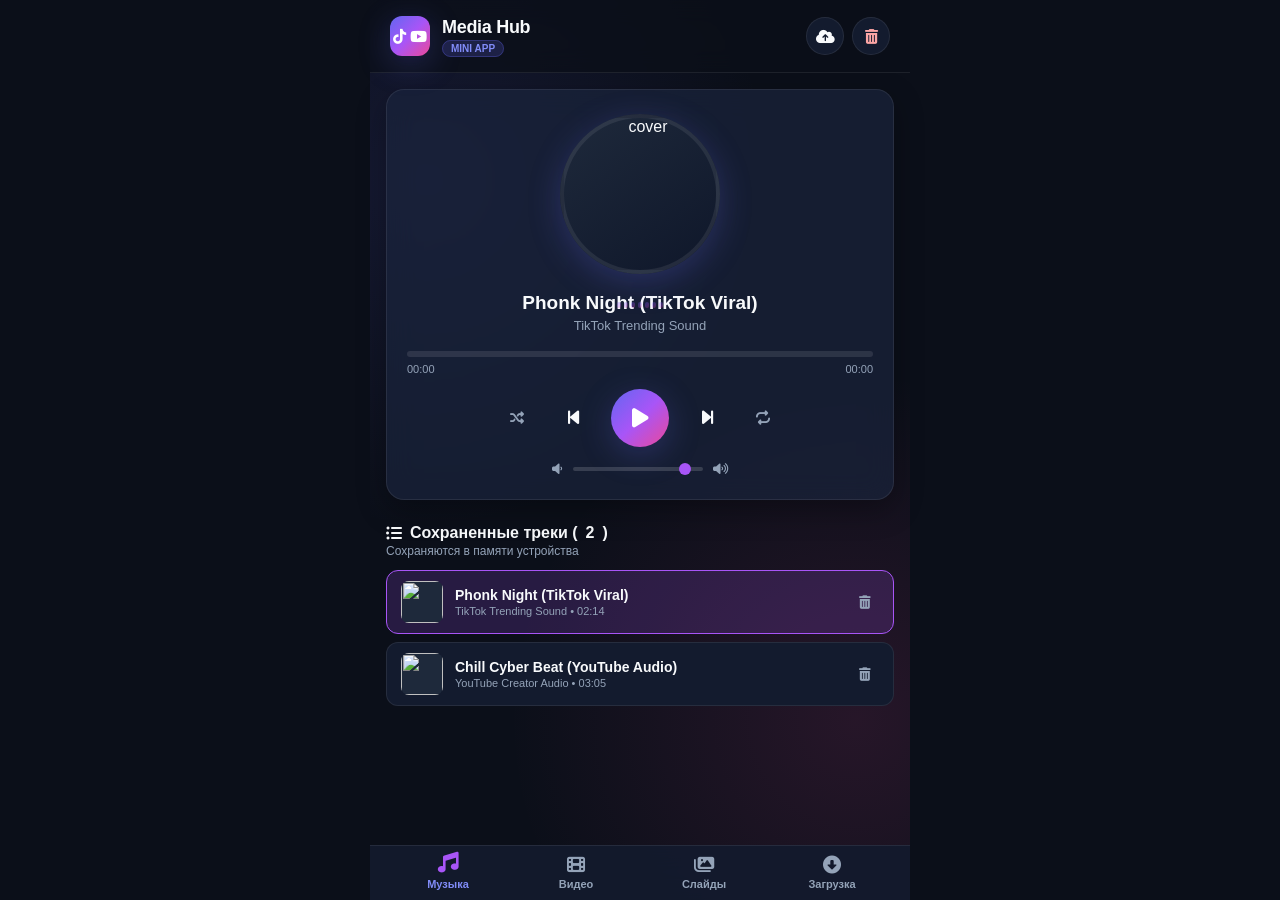
==== docs/index.html @ 5daebb30 "Add docs/ directory for GitHub Pages hosting option" ====
<!DOCTYPE html>
<html lang="ru">
<head>
  <meta charset="UTF-8">
  <meta name="viewport" content="width=device-width, initial-scale=1.0, maximum-scale=1.0, user-scalable=no, viewport-fit=cover">
  <title>Media Hub & Player | Telegram Mini App</title>
  <!-- Telegram WebApp SDK -->
  <script src="https://telegram.org/js/telegram-web-app.js"></script>
  <!-- Font Awesome Icons -->
  <link rel="stylesheet" href="https://cdnjs.cloudflare.com/ajax/libs/font-awesome/6.5.1/css/all.min.css">
  <link rel="stylesheet" href="style.css">
</head>
<body class="theme-dark">
  <div class="app-container">
    <!-- Header -->
    <header class="app-header">
      <div class="header-brand">
        <div class="brand-icon"><i class="fa-brands fa-tiktok"></i><i class="fa-brands fa-youtube"></i></div>
        <div class="brand-title">
          <h1>Media Hub</h1>
          <span class="badge" id="onlineBadge">Mini App</span>
        </div>
      </div>
      <div class="header-actions">
        <button id="importBtn" class="icon-btn" title="Добавить файл"><i class="fa-solid fa-cloud-arrow-up"></i></button>
        <button id="clearDataBtn" class="icon-btn danger" title="Очистить память"><i class="fa-solid fa-trash-can"></i></button>
      </div>
      <input type="file" id="fileInput" accept="audio/*,video/*,image/*" multiple style="display: none;">
    </header>

    <!-- Main Navigation Bar -->
    <nav class="tab-navigation">
      <button class="nav-tab active" data-tab="musicTab">
        <i class="fa-solid fa-music"></i>
        <span>Музыка</span>
      </button>
      <button class="nav-tab" data-tab="videoTab">
        <i class="fa-solid fa-film"></i>
        <span>Видео</span>
      </button>
      <button class="nav-tab" data-tab="slidesTab">
        <i class="fa-solid fa-images"></i>
        <span>Слайды</span>
      </button>
      <button class="nav-tab" data-tab="downloadTab">
        <i class="fa-solid fa-circle-down"></i>
        <span>Загрузка</span>
      </button>
    </nav>

    <!-- Content Sections -->
    <main class="main-content">
      <!-- 1. Music Tab -->
      <section id="musicTab" class="tab-pane active">
        <!-- Now Playing Card -->
        <div class="player-hero-card">
          <div class="cover-art-wrapper">
            <div class="cover-art" id="currentCover">
              <i class="fa-solid fa-compact-disc disc-spinning" id="discIcon"></i>
            </div>
            <!-- Equalizer waves animation -->
            <div class="visualizer" id="visualizer">
              <span class="bar"></span><span class="bar"></span><span class="bar"></span><span class="bar"></span><span class="bar"></span><span class="bar"></span><span class="bar"></span>
            </div>
          </div>

          <div class="track-details">
            <h2 id="currentTrackTitle">Выберите песню</h2>
            <p id="currentTrackAuthor">Media Hub Player</p>
          </div>

          <!-- Progress Bar -->
          <div class="progress-container">
            <div class="progress-bar" id="progressBar">
              <div class="progress-fill" id="progressFill"></div>
              <div class="progress-thumb" id="progressThumb"></div>
            </div>
            <div class="time-labels">
              <span id="currentTime">00:00</span>
              <span id="totalDuration">00:00</span>
            </div>
          </div>

          <!-- Controls -->
          <div class="player-controls">
            <button id="shuffleBtn" class="control-btn small" title="Перемешать"><i class="fa-solid fa-shuffle"></i></button>
            <button id="prevBtn" class="control-btn" title="Предыдущий"><i class="fa-solid fa-backward-step"></i></button>
            <button id="playPauseBtn" class="control-btn primary" title="Воспроизведение"><i class="fa-solid fa-play"></i></button>
            <button id="nextBtn" class="control-btn" title="Следующий"><i class="fa-solid fa-forward-step"></i></button>
            <button id="repeatBtn" class="control-btn small" title="Повтор"><i class="fa-solid fa-repeat"></i></button>
          </div>

          <!-- Volume Bar -->
          <div class="volume-slider-box">
            <i class="fa-solid fa-volume-low"></i>
            <input type="range" id="volumeSlider" min="0" max="1" step="0.05" value="0.9">
            <i class="fa-solid fa-volume-high"></i>
          </div>
        </div>

        <!-- Playlist Section -->
        <div class="section-block">
          <div class="section-header">
            <h3><i class="fa-solid fa-list-ul"></i> Сохраненные треки (<span id="trackCount">0</span>)</h3>
            <span class="sub-text">Сохраняются в памяти устройства</span>
          </div>
          <div class="track-list" id="trackList">
            <!-- Dynamic tracks list -->
            <div class="empty-state">
              <i class="fa-solid fa-music"></i>
              <p>Пока нет скачанных песен.<br>Отправьте ссылку в бота или загрузите аудиофайл.</p>
            </div>
          </div>
        </div>
      </section>

      <!-- 2. Video Tab -->
      <section id="videoTab" class="tab-pane">
        <div class="section-header">
          <h3><i class="fa-solid fa-video"></i> Библиотека видео (<span id="videoCount">0</span>)</h3>
          <span class="sub-text">YouTube & TikTok ролики</span>
        </div>

        <div class="video-grid" id="videoGrid">
          <div class="empty-state">
            <i class="fa-solid fa-clapperboard"></i>
            <p>Нет сохраненных видео.<br>Скачайте видеоролики через бота.</p>
          </div>
        </div>
      </section>

      <!-- 3. Slideshow Tab -->
      <section id="slidesTab" class="tab-pane">
        <div class="section-header">
          <h3><i class="fa-solid fa-images"></i> Слайд-шоу из TikTok (<span id="slidesCount">0</span>)</h3>
          <span class="sub-text">Фотографии с оригинальной музыкой</span>
        </div>

        <div id="slideshowViewer" class="slideshow-container empty">
          <div class="empty-state">
            <i class="fa-solid fa-camera-retro"></i>
            <p>Слайд-шоу пока не загружены.<br>Пришлите ссылку на карусель TikTok в бот.</p>
          </div>
        </div>
      </section>

      <!-- 4. Direct Link Downloader Tab -->
      <section id="downloadTab" class="tab-pane">
        <div class="download-card">
          <div class="card-hero">
            <i class="fa-solid fa-bolt-lightning"></i>
            <h2>Быстрый заказ</h2>
            <p>Вставьте ссылку на TikTok или YouTube видео / слайд-шоу:</p>
          </div>
          <div class="input-group">
            <input type="url" id="linkInput" placeholder="https://vt.tiktok.com/... или https://youtu.be/..." autocomplete="off">
            <button id="submitLinkBtn" class="btn-primary">
              <i class="fa-solid fa-paper-plane"></i> Отправить
            </button>
          </div>
          <div class="format-options">
            <label class="radio-label">
              <input type="radio" name="downloadType" value="auto" checked>
              <span>Авто (Видео + Музыка)</span>
            </label>
            <label class="radio-label">
              <input type="radio" name="downloadType" value="audio">
              <span>Только музыка (MP3)</span>
            </label>
            <label class="radio-label">
              <input type="radio" name="downloadType" value="slides">
              <span>Фото слайд-шоу</span>
            </label>
          </div>
          <div id="downloadFeedback" class="feedback-msg"></div>
        </div>

        <div class="info-guide">
          <h4><i class="fa-solid fa-circle-info"></i> Возможности плеера:</h4>
          <ul>
            <li><strong>TikTok Слайд-шоу:</strong> скачивает все фото в высоком разрешении и фоновый трек.</li>
            <li><strong>YouTube & TikTok видео:</strong> мгновенное извлечение аудиодорожки в MP3.</li>
            <li><strong>Офлайн-память:</strong> все треки сохраняются в браузере (IndexedDB) и играют без интернета.</li>
          </ul>
        </div>
      </section>
    </main>

    <!-- Global Video Modal -->
    <div id="videoModal" class="modal">
      <div class="modal-content">
        <button id="closeVideoModal" class="modal-close">&times;</button>
        <div class="video-wrapper">
          <video id="modalVideoPlayer" controls playsinline></video>
        </div>
        <div class="modal-info">
          <h3 id="modalVideoTitle">Заголовок видео</h3>
        </div>
      </div>
    </div>

    <!-- Hidden audio element for player -->
    <audio id="globalAudio"></audio>
  </div>

  <script src="app.js"></script>
</body>
</html>
---- docs/style.css ----
/* Telegram Mini App & Modern Player Theme */
:root {
  --bg-primary: var(--tg-theme-bg-color, #0b0f19);
  --bg-secondary: var(--tg-theme-secondary-bg-color, #131b2e);
  --card-bg: rgba(26, 36, 61, 0.7);
  --card-border: rgba(255, 255, 255, 0.08);
  --text-primary: var(--tg-theme-text-color, #f8fafc);
  --text-muted: var(--tg-theme-hint-color, #94a3b8);
  --accent-color: var(--tg-theme-button-color, #6366f1);
  --accent-hover: #4f46e5;
  --accent-gradient: linear-gradient(135deg, #6366f1 0%, #a855f7 50%, #ec4899 100%);
  --cyan-accent: #06b6d4;
  --danger-color: #ef4444;
  --radius-lg: 18px;
  --radius-md: 12px;
  --radius-sm: 8px;
  --shadow-glow: 0 8px 32px 0 rgba(99, 102, 241, 0.25);
  --safe-bottom: env(safe-area-inset-bottom, 16px);
}

* {
  margin: 0;
  padding: 0;
  box-sizing: border-box;
  -webkit-tap-highlight-color: transparent;
  font-family: -apple-system, BlinkMacSystemFont, "Segoe UI", Roboto, Helvetica, Arial, sans-serif;
}

body {
  background-color: var(--bg-primary);
  color: var(--text-primary);
  min-height: 100vh;
  overflow-x: hidden;
  display: flex;
  justify-content: center;
}

.app-container {
  width: 100%;
  max-width: 540px;
  min-height: 100vh;
  display: flex;
  flex-direction: column;
  position: relative;
  background: radial-gradient(circle at 10% 20%, rgba(99, 102, 241, 0.12) 0%, transparent 40%),
              radial-gradient(circle at 90% 80%, rgba(236, 72, 153, 0.12) 0%, transparent 40%),
              var(--bg-primary);
  padding-bottom: calc(75px + var(--safe-bottom));
}

/* Header */
.app-header {
  display: flex;
  align-items: center;
  justify-content: space-between;
  padding: 16px 20px;
  background: rgba(11, 15, 25, 0.75);
  backdrop-filter: blur(12px);
  position: sticky;
  top: 0;
  z-index: 50;
  border-bottom: 1px solid var(--card-border);
}

.header-brand {
  display: flex;
  align-items: center;
  gap: 12px;
}

.brand-icon {
  width: 40px;
  height: 40px;
  border-radius: var(--radius-md);
  background: var(--accent-gradient);
  display: flex;
  align-items: center;
  justify-content: center;
  gap: 4px;
  color: #fff;
  font-size: 15px;
  box-shadow: var(--shadow-glow);
}

.brand-title h1 {
  font-size: 18px;
  font-weight: 700;
  letter-spacing: -0.3px;
}

.badge {
  font-size: 10px;
  text-transform: uppercase;
  font-weight: 700;
  padding: 2px 8px;
  border-radius: 20px;
  background: rgba(99, 102, 241, 0.2);
  color: #818cf8;
  border: 1px solid rgba(99, 102, 241, 0.3);
}

.header-actions {
  display: flex;
  gap: 8px;
}

.icon-btn {
  background: var(--bg-secondary);
  border: 1px solid var(--card-border);
  color: var(--text-primary);
  width: 38px;
  height: 38px;
  border-radius: 50%;
  display: flex;
  align-items: center;
  justify-content: center;
  font-size: 15px;
  cursor: pointer;
  transition: all 0.2s ease;
}

.icon-btn:active {
  transform: scale(0.92);
}

.icon-btn.danger {
  color: #fca5a5;
}

/* Tab Navigation */
.tab-navigation {
  position: fixed;
  bottom: 0;
  left: 50%;
  transform: translateX(-50%);
  width: 100%;
  max-width: 540px;
  display: flex;
  justify-content: space-around;
  padding: 10px 14px calc(10px + var(--safe-bottom));
  background: rgba(19, 27, 46, 0.9);
  backdrop-filter: blur(16px);
  border-top: 1px solid var(--card-border);
  z-index: 100;
}

.nav-tab {
  background: none;
  border: none;
  color: var(--text-muted);
  display: flex;
  flex-direction: column;
  align-items: center;
  gap: 4px;
  font-size: 11px;
  font-weight: 600;
  cursor: pointer;
  transition: all 0.2s ease;
  flex: 1;
}

.nav-tab i {
  font-size: 18px;
  transition: transform 0.2s cubic-bezier(0.34, 1.56, 0.64, 1);
}

.nav-tab.active {
  color: #818cf8;
}

.nav-tab.active i {
  transform: translateY(-2px) scale(1.15);
  color: #a855f7;
}

/* Content Area */
.main-content {
  padding: 16px;
  flex: 1;
}

.tab-pane {
  display: none;
  animation: fadeIn 0.3s ease;
}

.tab-pane.active {
  display: block;
}

@keyframes fadeIn {
  from { opacity: 0; transform: translateY(6px); }
  to { opacity: 1; transform: translateY(0); }
}

/* Hero Player Card */
.player-hero-card {
  background: var(--card-bg);
  border: 1px solid var(--card-border);
  backdrop-filter: blur(14px);
  border-radius: var(--radius-lg);
  padding: 24px 20px;
  text-align: center;
  box-shadow: 0 10px 30px rgba(0, 0, 0, 0.3);
  margin-bottom: 24px;
}

.cover-art-wrapper {
  position: relative;
  width: 160px;
  height: 160px;
  margin: 0 auto 18px;
}

.cover-art {
  width: 100%;
  height: 100%;
  border-radius: 50%;
  background: linear-gradient(145deg, #1e293b, #0f172a);
  border: 4px solid rgba(255, 255, 255, 0.08);
  display: flex;
  align-items: center;
  justify-content: center;
  box-shadow: var(--shadow-glow);
  position: relative;
  overflow: hidden;
}

.cover-art img {
  width: 100%;
  height: 100%;
  object-fit: cover;
  border-radius: 50%;
}

.disc-spinning {
  font-size: 80px;
  color: #6366f1;
}

.playing .disc-spinning,
.playing .cover-art img {
  animation: spin 12s linear infinite;
}

@keyframes spin {
  100% { transform: rotate(360deg); }
}

/* Equalizer Bars */
.visualizer {
  display: flex;
  align-items: flex-end;
  justify-content: center;
  gap: 3px;
  height: 24px;
  margin-top: 10px;
  opacity: 0.3;
}

.visualizer .bar {
  width: 4px;
  height: 6px;
  background: var(--accent-gradient);
  border-radius: 3px;
  transition: height 0.15s ease;
}

.playing .visualizer {
  opacity: 1;
}

.playing .bar:nth-child(1) { animation: bounce 0.6s ease-in-out infinite alternate; }
.playing .bar:nth-child(2) { animation: bounce 0.8s ease-in-out infinite alternate 0.1s; }
.playing .bar:nth-child(3) { animation: bounce 0.5s ease-in-out infinite alternate 0.2s; }
.playing .bar:nth-child(4) { animation: bounce 0.9s ease-in-out infinite alternate 0.15s; }
.playing .bar:nth-child(5) { animation: bounce 0.7s ease-in-out infinite alternate 0.25s; }
.playing .bar:nth-child(6) { animation: bounce 0.5s ease-in-out infinite alternate 0.05s; }
.playing .bar:nth-child(7) { animation: bounce 0.8s ease-in-out infinite alternate 0.3s; }

@keyframes bounce {
  0% { height: 4px; }
  100% { height: 22px; }
}

.track-details h2 {
  font-size: 19px;
  font-weight: 700;
  margin-bottom: 4px;
  white-space: nowrap;
  overflow: hidden;
  text-overflow: ellipsis;
}

.track-details p {
  font-size: 13px;
  color: var(--text-muted);
}

/* Progress Bar */
.progress-container {
  margin: 18px 0 10px;
}

.progress-bar {
  width: 100%;
  height: 6px;
  background: rgba(255, 255, 255, 0.1);
  border-radius: 6px;
  cursor: pointer;
  position: relative;
}

.progress-fill {
  height: 100%;
  width: 0%;
  background: var(--accent-gradient);
  border-radius: 6px;
  pointer-events: none;
}

.progress-thumb {
  width: 14px;
  height: 14px;
  border-radius: 50%;
  background: #fff;
  box-shadow: 0 0 10px rgba(0, 0, 0, 0.5);
  position: absolute;
  top: 50%;
  left: 0%;
  transform: translate(-50%, -50%);
  pointer-events: none;
  opacity: 0;
  transition: opacity 0.2s ease;
}

.progress-bar:hover .progress-thumb,
.progress-bar:active .progress-thumb {
  opacity: 1;
}

.time-labels {
  display: flex;
  justify-content: space-between;
  font-size: 11px;
  color: var(--text-muted);
  margin-top: 6px;
  font-variant-numeric: tabular-nums;
}

/* Controls */
.player-controls {
  display: flex;
  align-items: center;
  justify-content: center;
  gap: 16px;
  margin-top: 14px;
}

.control-btn {
  background: none;
  border: none;
  color: var(--text-primary);
  font-size: 18px;
  cursor: pointer;
  width: 44px;
  height: 44px;
  border-radius: 50%;
  display: flex;
  align-items: center;
  justify-content: center;
  transition: all 0.2s ease;
}

.control-btn:active {
  transform: scale(0.88);
}

.control-btn.small {
  font-size: 14px;
  color: var(--text-muted);
  width: 36px;
  height: 36px;
}

.control-btn.small.active {
  color: #a855f7;
}

.control-btn.primary {
  width: 58px;
  height: 58px;
  background: var(--accent-gradient);
  color: #fff;
  font-size: 22px;
  box-shadow: var(--shadow-glow);
}

.volume-slider-box {
  display: flex;
  align-items: center;
  justify-content: center;
  gap: 10px;
  margin-top: 16px;
  color: var(--text-muted);
  font-size: 12px;
}

.volume-slider-box input[type="range"] {
  -webkit-appearance: none;
  width: 130px;
  height: 4px;
  border-radius: 2px;
  background: rgba(255, 255, 255, 0.15);
  outline: none;
}

.volume-slider-box input[type="range"]::-webkit-slider-thumb {
  -webkit-appearance: none;
  width: 12px;
  height: 12px;
  border-radius: 50%;
  background: #a855f7;
  cursor: pointer;
}

/* Section Blocks */
.section-block {
  margin-top: 10px;
}

.section-header {
  display: flex;
  flex-direction: column;
  margin-bottom: 12px;
}

.section-header h3 {
  font-size: 16px;
  font-weight: 700;
  display: flex;
  align-items: center;
  gap: 8px;
}

.section-header .sub-text {
  font-size: 12px;
  color: var(--text-muted);
  margin-top: 2px;
}

/* Track List */
.track-list {
  display: flex;
  flex-direction: column;
  gap: 8px;
}

.track-item {
  display: flex;
  align-items: center;
  justify-content: space-between;
  padding: 10px 14px;
  background: var(--bg-secondary);
  border: 1px solid var(--card-border);
  border-radius: var(--radius-md);
  cursor: pointer;
  transition: all 0.2s ease;
}

.track-item:hover, .track-item:active {
  background: rgba(99, 102, 241, 0.15);
  border-color: rgba(99, 102, 241, 0.3);
}

.track-item.active {
  background: rgba(168, 85, 247, 0.18);
  border-color: #a855f7;
}

.track-item-left {
  display: flex;
  align-items: center;
  gap: 12px;
  flex: 1;
  min-width: 0;
}

.track-thumb {
  width: 42px;
  height: 42px;
  border-radius: var(--radius-sm);
  background: #1e293b;
  display: flex;
  align-items: center;
  justify-content: center;
  color: var(--text-muted);
  font-size: 16px;
  overflow: hidden;
  flex-shrink: 0;
}

.track-thumb img {
  width: 100%;
  height: 100%;
  object-fit: cover;
}

.track-info {
  flex: 1;
  min-width: 0;
}

.track-info h4 {
  font-size: 14px;
  font-weight: 600;
  white-space: nowrap;
  overflow: hidden;
  text-overflow: ellipsis;
}

.track-info p {
  font-size: 11px;
  color: var(--text-muted);
  margin-top: 2px;
}

.track-actions {
  display: flex;
  align-items: center;
  gap: 6px;
}

.track-del-btn {
  background: none;
  border: none;
  color: var(--text-muted);
  padding: 8px;
  cursor: pointer;
  border-radius: 50%;
}

.track-del-btn:hover {
  color: var(--danger-color);
}

/* Empty States */
.empty-state {
  text-align: center;
  padding: 40px 20px;
  color: var(--text-muted);
  background: var(--card-bg);
  border-radius: var(--radius-lg);
  border: 1px dashed var(--card-border);
}

.empty-state i {
  font-size: 38px;
  margin-bottom: 12px;
  opacity: 0.5;
  color: #818cf8;
}

.empty-state p {
  font-size: 13px;
  line-height: 1.5;
}

/* Video Grid */
.video-grid {
  display: grid;
  grid-template-columns: repeat(auto-fill, minmax(150px, 1fr));
  gap: 12px;
}

.video-card {
  background: var(--bg-secondary);
  border: 1px solid var(--card-border);
  border-radius: var(--radius-md);
  overflow: hidden;
  cursor: pointer;
  transition: transform 0.2s ease;
  position: relative;
}

.video-card:active {
  transform: scale(0.97);
}

.video-card-thumb {
  width: 100%;
  aspect-ratio: 9 / 16;
  background: #0f172a;
  position: relative;
  display: flex;
  align-items: center;
  justify-content: center;
  overflow: hidden;
}

.video-card-thumb img, .video-card-thumb video {
  width: 100%;
  height: 100%;
  object-fit: cover;
}

.play-badge {
  position: absolute;
  width: 40px;
  height: 40px;
  border-radius: 50%;
  background: rgba(0, 0, 0, 0.65);
  display: flex;
  align-items: center;
  justify-content: center;
  color: #fff;
  font-size: 16px;
  backdrop-filter: blur(4px);
}

.video-card-body {
  padding: 8px 10px;
}

.video-card-body h4 {
  font-size: 12px;
  font-weight: 600;
  display: -webkit-box;
  -webkit-line-clamp: 2;
  -webkit-box-orient: vertical;
  overflow: hidden;
  line-height: 1.3;
}

/* Slideshow Container */
.slideshow-container {
  background: var(--card-bg);
  border: 1px solid var(--card-border);
  border-radius: var(--radius-lg);
  padding: 16px;
}

.slides-carousel {
  position: relative;
  width: 100%;
  aspect-ratio: 9 / 16;
  max-height: 520px;
  border-radius: var(--radius-md);
  overflow: hidden;
  background: #000;
}

.slides-carousel img {
  width: 100%;
  height: 100%;
  object-fit: contain;
  transition: opacity 0.3s ease;
}

.slide-controls {
  position: absolute;
  top: 50%;
  width: 100%;
  display: flex;
  justify-content: space-between;
  padding: 0 10px;
  transform: translateY(-50%);
}

.slide-btn {
  background: rgba(0, 0, 0, 0.6);
  border: none;
  color: #fff;
  width: 36px;
  height: 36px;
  border-radius: 50%;
  cursor: pointer;
  display: flex;
  align-items: center;
  justify-content: center;
}

.slide-counter {
  position: absolute;
  bottom: 12px;
  right: 12px;
  background: rgba(0, 0, 0, 0.7);
  padding: 4px 10px;
  border-radius: 20px;
  font-size: 11px;
  color: #fff;
}

.slides-music-bar {
  display: flex;
  align-items: center;
  justify-content: space-between;
  margin-top: 14px;
  padding: 10px 14px;
  background: var(--bg-secondary);
  border-radius: var(--radius-md);
}

/* Direct Downloader Tab */
.download-card {
  background: var(--card-bg);
  border: 1px solid var(--card-border);
  border-radius: var(--radius-lg);
  padding: 22px 18px;
  margin-bottom: 20px;
}

.card-hero {
  text-align: center;
  margin-bottom: 18px;
}

.card-hero i {
  font-size: 32px;
  color: #f59e0b;
  margin-bottom: 8px;
}

.card-hero h2 {
  font-size: 18px;
  font-weight: 700;
}

.card-hero p {
  font-size: 12px;
  color: var(--text-muted);
  margin-top: 4px;
}

.input-group {
  display: flex;
  flex-direction: column;
  gap: 10px;
}

.input-group input {
  width: 100%;
  padding: 14px 16px;
  background: var(--bg-secondary);
  border: 1px solid var(--card-border);
  border-radius: var(--radius-md);
  color: var(--text-primary);
  font-size: 14px;
  outline: none;
  transition: border-color 0.2s ease;
}

.input-group input:focus {
  border-color: #818cf8;
}

.btn-primary {
  background: var(--accent-gradient);
  border: none;
  color: #fff;
  padding: 14px;
  border-radius: var(--radius-md);
  font-size: 14px;
  font-weight: 700;
  cursor: pointer;
  display: flex;
  align-items: center;
  justify-content: center;
  gap: 8px;
  box-shadow: var(--shadow-glow);
  transition: all 0.2s ease;
}

.btn-primary:active {
  transform: scale(0.97);
}

.format-options {
  display: flex;
  flex-direction: column;
  gap: 8px;
  margin-top: 14px;
}

.radio-label {
  display: flex;
  align-items: center;
  gap: 10px;
  font-size: 13px;
  cursor: pointer;
  padding: 8px 12px;
  background: rgba(255, 255, 255, 0.03);
  border-radius: var(--radius-sm);
}

.feedback-msg {
  font-size: 12px;
  margin-top: 12px;
  padding: 8px 12px;
  border-radius: var(--radius-sm);
  display: none;
}

.feedback-msg.success {
  display: block;
  background: rgba(16, 185, 129, 0.15);
  color: #34d399;
  border: 1px solid rgba(16, 185, 129, 0.3);
}

.feedback-msg.error {
  display: block;
  background: rgba(239, 68, 68, 0.15);
  color: #f87171;
  border: 1px solid rgba(239, 68, 68, 0.3);
}

.info-guide {
  background: var(--bg-secondary);
  border: 1px solid var(--card-border);
  border-radius: var(--radius-md);
  padding: 16px;
}

.info-guide h4 {
  font-size: 13px;
  margin-bottom: 8px;
  color: #818cf8;
}

.info-guide ul {
  padding-left: 18px;
  font-size: 12px;
  color: var(--text-muted);
  line-height: 1.6;
}

/* Modal */
.modal {
  display: none;
  position: fixed;
  inset: 0;
  background: rgba(0, 0, 0, 0.85);
  backdrop-filter: blur(8px);
  z-index: 200;
  align-items: center;
  justify-content: center;
  padding: 16px;
}

.modal.open {
  display: flex;
}

.modal-content {
  background: var(--bg-secondary);
  border-radius: var(--radius-lg);
  border: 1px solid var(--card-border);
  width: 100%;
  max-width: 500px;
  overflow: hidden;
  position: relative;
}

.modal-close {
  position: absolute;
  top: 12px;
  right: 14px;
  background: rgba(0, 0, 0, 0.6);
  border: none;
  color: #fff;
  width: 32px;
  height: 32px;
  border-radius: 50%;
  font-size: 20px;
  cursor: pointer;
  z-index: 10;
}

.video-wrapper {
  width: 100%;
  background: #000;
}

.video-wrapper video {
  width: 100%;
  max-height: 70vh;
  display: block;
}

.modal-info {
  padding: 14px 16px;
}

.modal-info h3 {
  font-size: 14px;
  font-weight: 600;
}
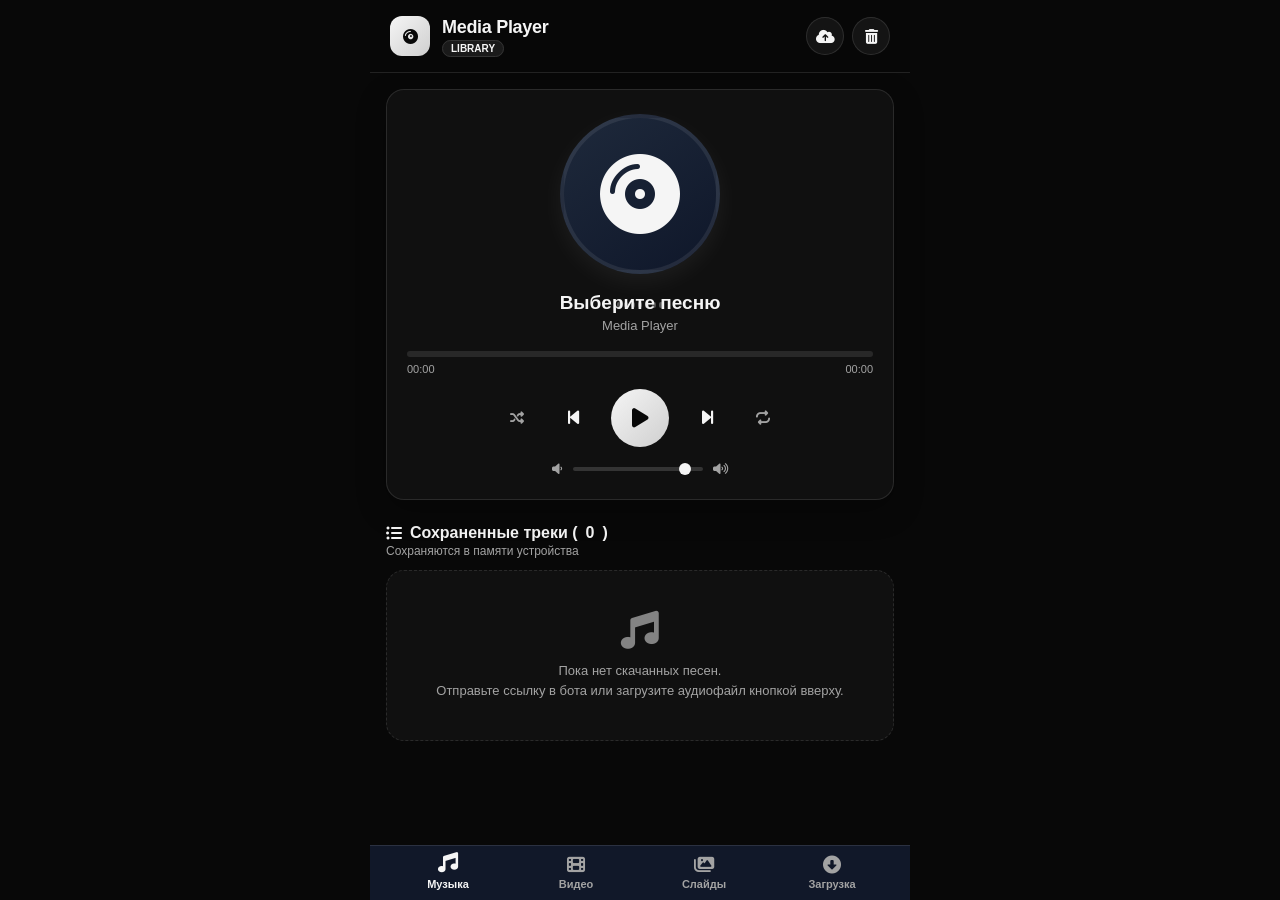
==== commit 98269a70: "Fix downloader handling and refresh Mini App" ====
--- a/docs/index.html
+++ b/docs/index.html
@@ -3,7 +3,7 @@
 <head>
   <meta charset="UTF-8">
   <meta name="viewport" content="width=device-width, initial-scale=1.0, maximum-scale=1.0, user-scalable=no, viewport-fit=cover">
-  <title>Media Hub & Player | Telegram Mini App</title>
+  <title>Media Player | Telegram Mini App</title>
   <!-- Telegram WebApp SDK -->
   <script src="https://telegram.org/js/telegram-web-app.js"></script>
   <!-- Font Awesome Icons -->
@@ -15,10 +15,10 @@
     <!-- Header -->
     <header class="app-header">
       <div class="header-brand">
-        <div class="brand-icon"><i class="fa-brands fa-tiktok"></i><i class="fa-brands fa-youtube"></i></div>
+        <div class="brand-icon"><i class="fa-solid fa-compact-disc"></i></div>
         <div class="brand-title">
-          <h1>Media Hub</h1>
-          <span class="badge" id="onlineBadge">Mini App</span>
+          <h1>Media Player</h1>
+          <span class="badge" id="onlineBadge">LIBRARY</span>
         </div>
       </div>
       <div class="header-actions">
@@ -66,7 +66,7 @@
 
           <div class="track-details">
             <h2 id="currentTrackTitle">Выберите песню</h2>
-            <p id="currentTrackAuthor">Media Hub Player</p>
+            <p id="currentTrackAuthor">Media Player</p>
           </div>
 
           <!-- Progress Bar -->
--- a/docs/style.css
+++ b/docs/style.css
@@ -6,15 +6,15 @@
   --card-border: rgba(255, 255, 255, 0.08);
   --text-primary: var(--tg-theme-text-color, #f8fafc);
   --text-muted: var(--tg-theme-hint-color, #94a3b8);
-  --accent-color: var(--tg-theme-button-color, #6366f1);
-  --accent-hover: #4f46e5;
-  --accent-gradient: linear-gradient(135deg, #6366f1 0%, #a855f7 50%, #ec4899 100%);
+  --accent-color: var(--tg-theme-button-color, #f5f5f5);
+  --accent-hover: #d4d4d4;
+  --accent-gradient: linear-gradient(135deg, #f5f5f5 0%, #d4d4d4 50%, #eeeeee 100%);
   --cyan-accent: #06b6d4;
   --danger-color: #ef4444;
   --radius-lg: 18px;
   --radius-md: 12px;
   --radius-sm: 8px;
-  --shadow-glow: 0 8px 32px 0 rgba(99, 102, 241, 0.25);
+  --shadow-glow: 0 8px 32px 0 rgba(255, 255, 255, 0.06);
   --safe-bottom: env(safe-area-inset-bottom, 16px);
 }
 
@@ -42,8 +42,8 @@
   display: flex;
   flex-direction: column;
   position: relative;
-  background: radial-gradient(circle at 10% 20%, rgba(99, 102, 241, 0.12) 0%, transparent 40%),
-              radial-gradient(circle at 90% 80%, rgba(236, 72, 153, 0.12) 0%, transparent 40%),
+  background: radial-gradient(circle at 10% 20%, rgba(255, 255, 255, 0.035) 0%, transparent 40%),
+              radial-gradient(circle at 90% 80%, rgba(255, 255, 255, 0.025) 0%, transparent 40%),
               var(--bg-primary);
   padding-bottom: calc(75px + var(--safe-bottom));
 }
@@ -94,9 +94,9 @@
   font-weight: 700;
   padding: 2px 8px;
   border-radius: 20px;
-  background: rgba(99, 102, 241, 0.2);
-  color: #818cf8;
-  border: 1px solid rgba(99, 102, 241, 0.3);
+  background: rgba(255, 255, 255, 0.08);
+  color: #e5e5e5;
+  border: 1px solid rgba(255, 255, 255, 0.16);
 }
 
 .header-actions {
@@ -165,12 +165,12 @@
 }
 
 .nav-tab.active {
-  color: #818cf8;
+  color: #e5e5e5;
 }
 
 .nav-tab.active i {
   transform: translateY(-2px) scale(1.15);
-  color: #a855f7;
+  color: #d4d4d4;
 }
 
 /* Content Area */
@@ -235,7 +235,7 @@
 
 .disc-spinning {
   font-size: 80px;
-  color: #6366f1;
+  color: #f5f5f5;
 }
 
 .playing .disc-spinning,
@@ -384,7 +384,7 @@
 }
 
 .control-btn.small.active {
-  color: #a855f7;
+  color: #d4d4d4;
 }
 
 .control-btn.primary {
@@ -420,7 +420,7 @@
   width: 12px;
   height: 12px;
   border-radius: 50%;
-  background: #a855f7;
+  background: #d4d4d4;
   cursor: pointer;
 }
 
@@ -469,13 +469,13 @@
 }
 
 .track-item:hover, .track-item:active {
-  background: rgba(99, 102, 241, 0.15);
-  border-color: rgba(99, 102, 241, 0.3);
+  background: rgba(255, 255, 255, 0.07);
+  border-color: rgba(255, 255, 255, 0.16);
 }
 
 .track-item.active {
-  background: rgba(168, 85, 247, 0.18);
-  border-color: #a855f7;
+  background: rgba(255, 255, 255, 0.09);
+  border-color: #d4d4d4;
 }
 
 .track-item-left {
@@ -558,7 +558,7 @@
   font-size: 38px;
   margin-bottom: 12px;
   opacity: 0.5;
-  color: #818cf8;
+  color: #e5e5e5;
 }
 
 .empty-state p {
@@ -717,7 +717,7 @@
 
 .card-hero i {
   font-size: 32px;
-  color: #f59e0b;
+  color: #f5f5f5;
   margin-bottom: 8px;
 }
 
@@ -751,7 +751,7 @@
 }
 
 .input-group input:focus {
-  border-color: #818cf8;
+  border-color: #e5e5e5;
 }
 
 .btn-primary {
@@ -825,7 +825,7 @@
 .info-guide h4 {
   font-size: 13px;
   margin-bottom: 8px;
-  color: #818cf8;
+  color: #e5e5e5;
 }
 
 .info-guide ul {
@@ -896,3 +896,101 @@
   font-size: 14px;
   font-weight: 600;
 }
+
+/* Monochrome library theme */
+:root {
+  --bg-primary: #080808;
+  --bg-secondary: #141414;
+  --card-bg: #101010;
+  --card-border: rgba(255, 255, 255, 0.11);
+  --text-primary: #f5f5f5;
+  --text-muted: #a3a3a3;
+  --accent-color: #f5f5f5;
+  --accent-hover: #d4d4d4;
+  --accent-gradient: linear-gradient(135deg, #f5f5f5 0%, #cfcfcf 100%);
+  --cyan-accent: #d4d4d4;
+  --danger-color: #d4d4d4;
+  --shadow-glow: 0 8px 24px rgba(255, 255, 255, 0.06);
+}
+
+.app-container {
+  background: var(--bg-primary);
+}
+
+.app-header {
+  background: rgba(8, 8, 8, 0.94);
+}
+
+.brand-icon {
+  color: #080808;
+  box-shadow: none;
+}
+
+.badge,
+.nav-tab.active,
+.nav-tab.active i,
+.control-btn.small.active,
+.empty-state i,
+.info-guide h4,
+.card-hero i {
+  color: #f5f5f5;
+}
+
+.badge {
+  background: #1a1a1a;
+  border-color: #333;
+}
+
+.nav-tab.active i {
+  transform: translateY(-2px) scale(1.12);
+}
+
+.track-item:hover,
+.track-item:active {
+  background: #202020;
+  border-color: #555;
+}
+
+.track-item.active {
+  background: #242424;
+  border-color: #777;
+}
+
+.feedback-msg.success,
+.feedback-msg.error {
+  background: #191919;
+  color: #e5e5e5;
+  border-color: #444;
+}
+
+.btn-primary,
+.control-btn.primary {
+  color: #080808;
+  box-shadow: none;
+}
+
+.icon-btn.danger {
+  color: #f5f5f5;
+}
+
+.disc-spinning {
+  color: #f5f5f5;
+}
+
+.volume-slider-box input[type="range"] {
+  accent-color: #f5f5f5;
+}
+
+.volume-slider-box input[type="range"]::-webkit-slider-thumb,
+.volume-slider-box input[type="range"]::-moz-range-thumb,
+input[type="radio"] {
+  accent-color: #f5f5f5;
+}
+
+.volume-slider-box input[type="range"]::-webkit-slider-thumb {
+  background: #f5f5f5;
+}
+
+.input-group input:focus {
+  border-color: #777;
+}
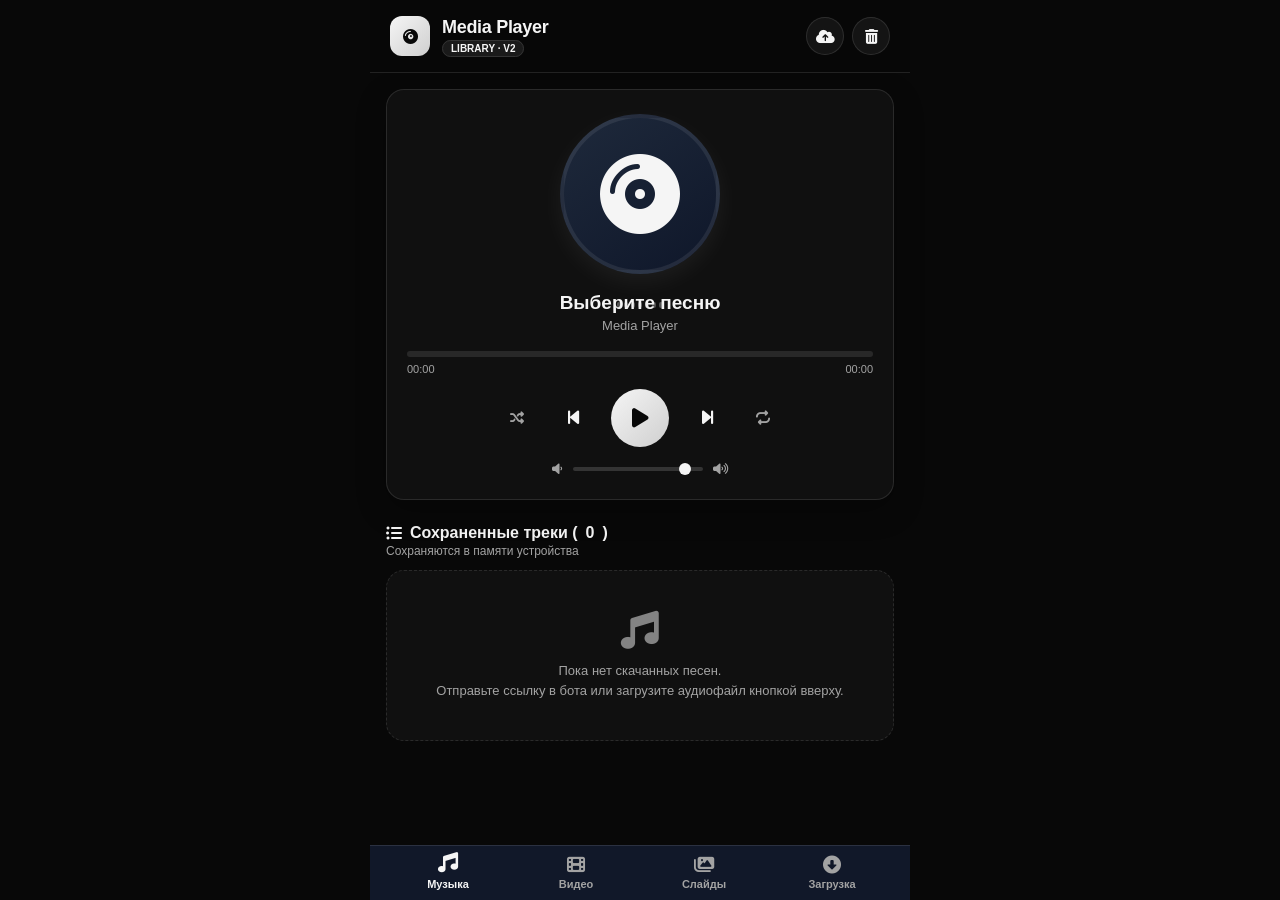
==== commit 405a6dd8: "v2 badge to detect stale webview cache" ====
--- a/docs/index.html
+++ b/docs/index.html
@@ -18,7 +18,7 @@
         <div class="brand-icon"><i class="fa-solid fa-compact-disc"></i></div>
         <div class="brand-title">
           <h1>Media Player</h1>
-          <span class="badge" id="onlineBadge">LIBRARY</span>
+          <span class="badge" id="onlineBadge">LIBRARY · v2</span>
         </div>
       </div>
       <div class="header-actions">
